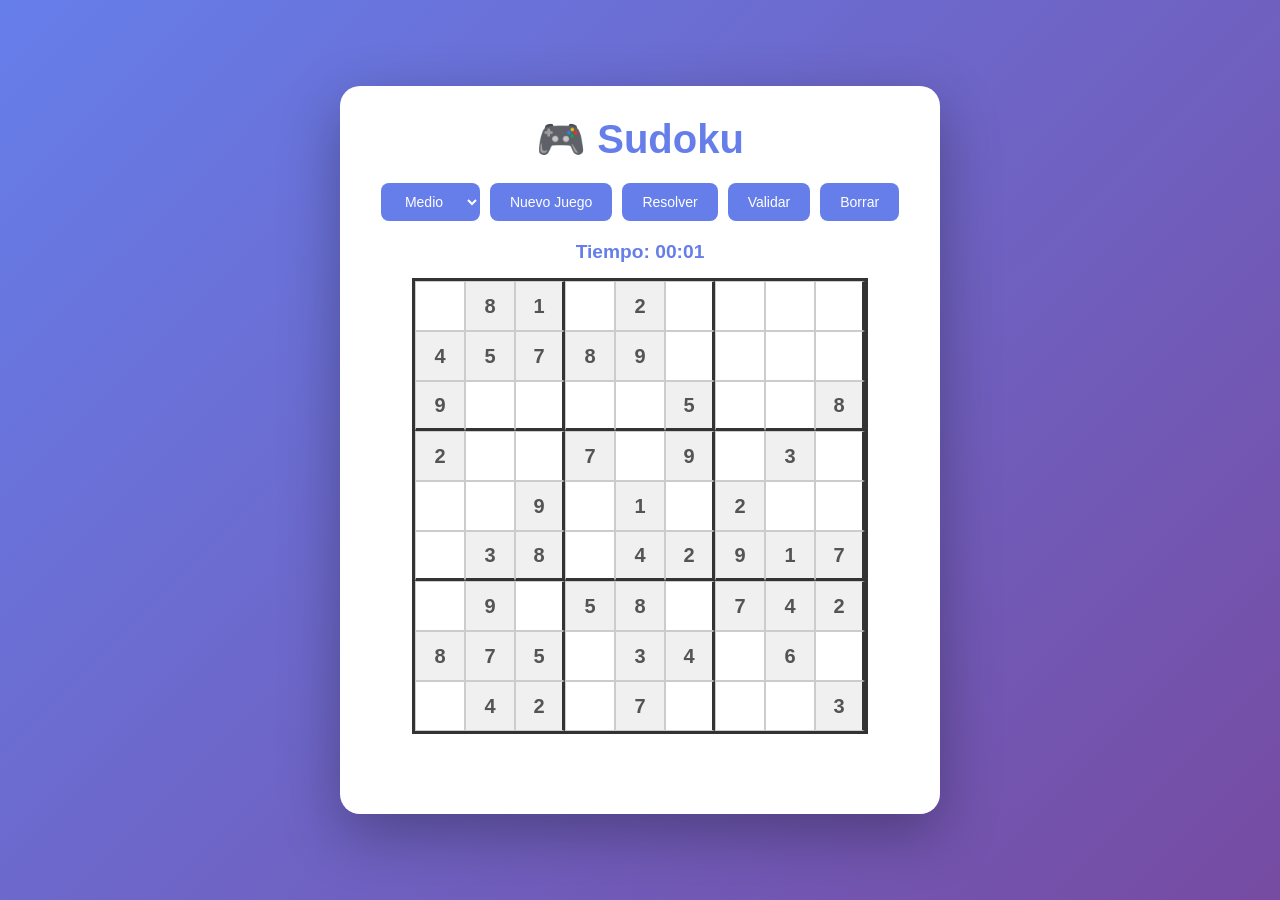
==== index.html @ 9d12bfb5 "feat: complete Sudoku game with solver, generator and UI - solver.js: backtracking algorithm - gener" ====
<!DOCTYPE html>
<html lang="es">
<head>
    <meta charset="UTF-8">
    <meta name="viewport" content="width=device-width, initial-scale=1.0">
    <title>Sudoku Game</title>
    <link rel="stylesheet" href="styles.css">
</head>
<body>
    <div class="container">
        <h1>🎮 Sudoku</h1>
        
        <div class="controls">
            <select id="difficulty">
                <option value="easy">Fácil</option>
                <option value="medium" selected>Medio</option>
                <option value="hard">Difícil</option>
            </select>
            <button id="newGame">Nuevo Juego</button>
            <button id="solve">Resolver</button>
            <button id="check">Validar</button>
            <button id="clear">Borrar</button>
        </div>
        
        <div id="timer">Tiempo: 00:00</div>
        
        <div id="grid" class="sudoku-grid"></div>
        
        <div id="message"></div>
    </div>

    <script src="solver.js"></script>
    <script src="generator.js"></script>
    <script src="sudoku.js"></script>
</body>
</html>
---- styles.css ----
* {
    margin: 0;
    padding: 0;
    box-sizing: border-box;
}

body {
    font-family: 'Segoe UI', Tahoma, Geneva, Verdana, sans-serif;
    background: linear-gradient(135deg, #667eea 0%, #764ba2 100%);
    min-height: 100vh;
    display: flex;
    justify-content: center;
    align-items: center;
    padding: 20px;
}

.container {
    background: white;
    border-radius: 20px;
    padding: 30px;
    box-shadow: 0 20px 60px rgba(0,0,0,0.3);
    max-width: 600px;
    width: 100%;
}

h1 {
    text-align: center;
    color: #667eea;
    margin-bottom: 20px;
    font-size: 2.5em;
}

.controls {
    display: flex;
    gap: 10px;
    margin-bottom: 20px;
    flex-wrap: wrap;
    justify-content: center;
}

button, select {
    padding: 10px 20px;
    border: none;
    border-radius: 8px;
    background: #667eea;
    color: white;
    font-size: 14px;
    cursor: pointer;
    transition: all 0.3s;
}

button:hover, select:hover {
    background: #764ba2;
    transform: translateY(-2px);
}

#timer {
    text-align: center;
    font-size: 1.2em;
    color: #667eea;
    margin-bottom: 15px;
    font-weight: bold;
}

.sudoku-grid {
    display: grid;
    grid-template-columns: repeat(9, 1fr);
    gap: 0;
    border: 3px solid #333;
    margin: 0 auto;
    width: fit-content;
    background: #333;
}

.cell {
    width: 50px;
    height: 50px;
    border: 1px solid #ccc;
    display: flex;
    align-items: center;
    justify-content: center;
    font-size: 20px;
    font-weight: bold;
    background: white;
    cursor: pointer;
}

.cell input {
    width: 100%;
    height: 100%;
    border: none;
    text-align: center;
    font-size: 20px;
    font-weight: bold;
    outline: none;
}

.cell.fixed {
    background: #f0f0f0;
    color: #333;
}

.cell.invalid {
    background: #ffebee;
    color: #c62828;
}

.cell:nth-child(3n) {
    border-right: 3px solid #333;
}

.cell:nth-child(n+19):nth-child(-n+27),
.cell:nth-child(n+46):nth-child(-n+54) {
    border-bottom: 3px solid #333;
}

#message {
    text-align: center;
    margin-top: 20px;
    font-size: 1.1em;
    min-height: 30px;
    font-weight: bold;
}

.success {
    color: #4caf50;
}

.error {
    color: #f44336;
}

@media (max-width: 600px) {
    .cell {
        width: 35px;
        height: 35px;
        font-size: 16px;
    }
    
    .cell input {
        font-size: 16px;
    }
    
    h1 {
        font-size: 2em;
    }
}
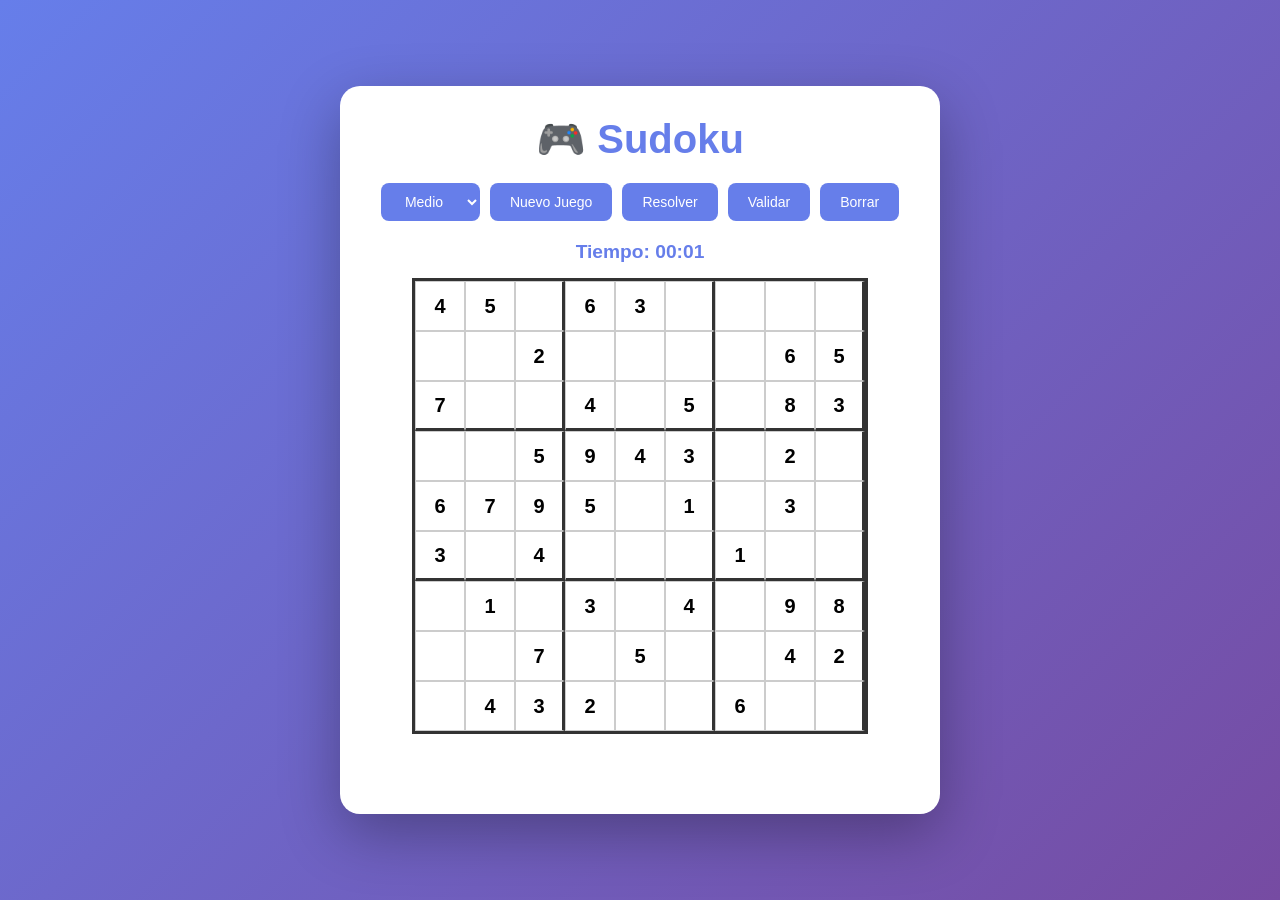
==== commit 4d5a0701: "fix: enable highlighting on fixed cells Changed disabled to readOnly so fixed cells can receive focu" ====
--- a/index.html
+++ b/index.html
@@ -3,8 +3,8 @@
 <head>
     <meta charset="UTF-8">
     <meta name="viewport" content="width=device-width, initial-scale=1.0">
-    <title>Sudoku Game</title>
-    <link rel="stylesheet" href="styles.css">
+    <title>Sudoku Game v2</title>
+    <link rel="stylesheet" href="styles.css?v=2">
 </head>
 <body>
     <div class="container">
--- a/styles.css
+++ b/styles.css
@@ -100,9 +100,40 @@
     color: #333;
 }
 
+.cell.fixed input {
+    cursor: default;
+}
+
+.cell.fixed.selected {
+    background: rgba(102, 126, 234, 0.15) !important;
+}
+
 .cell.invalid {
-    background: #ffebee;
-    color: #c62828;
+    background: #ffcdd2 !important;
+    color: #c62828 !important;
+    animation: shake 0.3s;
+}
+
+.cell.highlighted-row,
+.cell.highlighted-col {
+    background: rgba(102, 126, 234, 0.1) !important;
+}
+
+.cell.same-number {
+    background: rgba(102, 126, 234, 0.3) !important;
+    color: #667eea !important;
+    font-weight: 900;
+}
+
+.cell.selected {
+    background: rgba(102, 126, 234, 0.2) !important;
+    border: 2px solid #667eea !important;
+}
+
+@keyframes shake {
+    0%, 100% { transform: translateX(0); }
+    25% { transform: translateX(-5px); }
+    75% { transform: translateX(5px); }
 }
 
 .cell:nth-child(3n) {
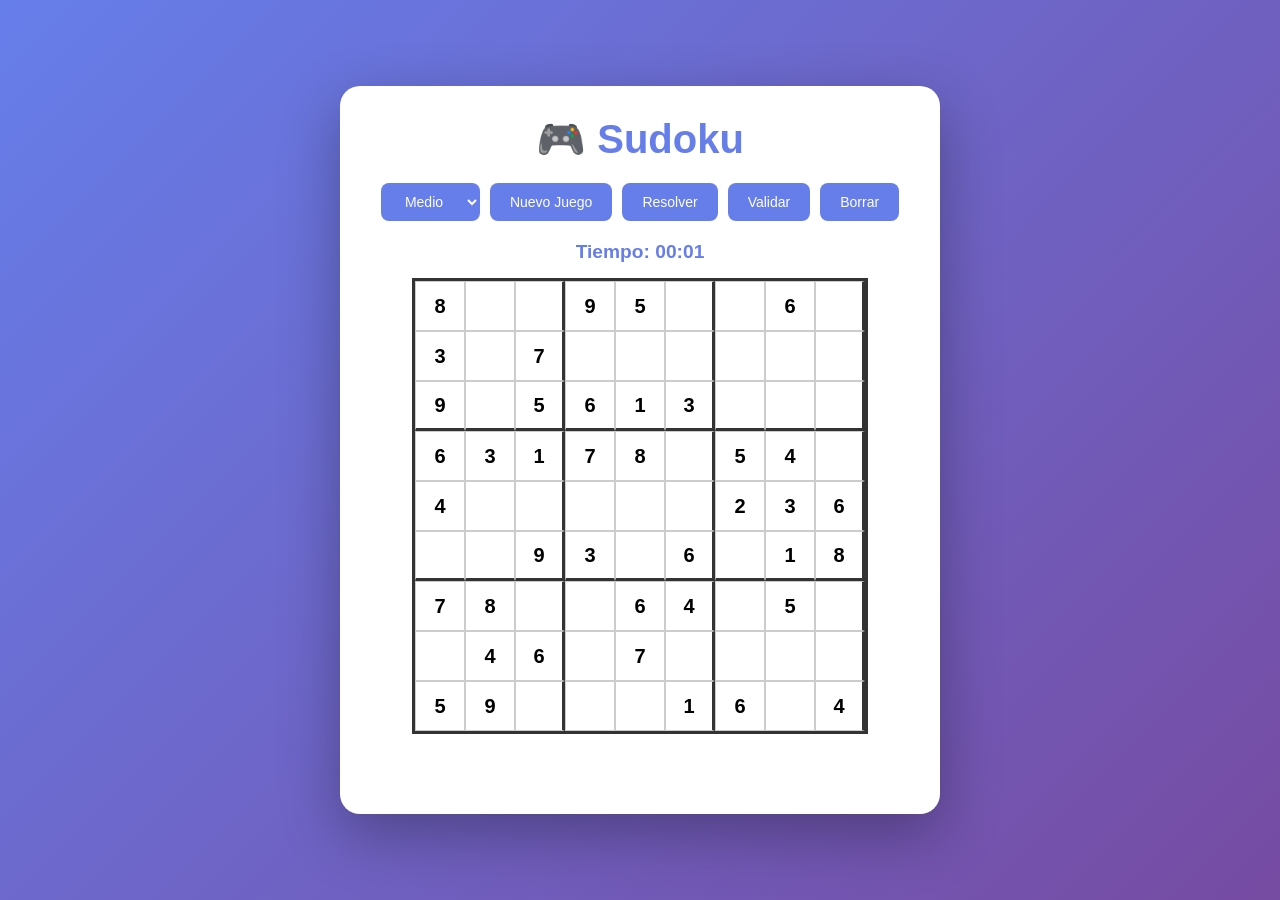
==== commit 8fcc0838: "chore: update cache version to v3" ====
--- a/index.html
+++ b/index.html
@@ -3,8 +3,8 @@
 <head>
     <meta charset="UTF-8">
     <meta name="viewport" content="width=device-width, initial-scale=1.0">
-    <title>Sudoku Game v2</title>
-    <link rel="stylesheet" href="styles.css?v=2">
+    <title>Sudoku Game v3</title>
+    <link rel="stylesheet" href="styles.css?v=3">
 </head>
 <body>
     <div class="container">
@@ -29,8 +29,8 @@
         <div id="message"></div>
     </div>
 
-    <script src="solver.js"></script>
-    <script src="generator.js"></script>
-    <script src="sudoku.js"></script>
+    <script src="solver.js?v=3"></script>
+    <script src="generator.js?v=3"></script>
+    <script src="sudoku.js?v=3"></script>
 </body>
 </html>
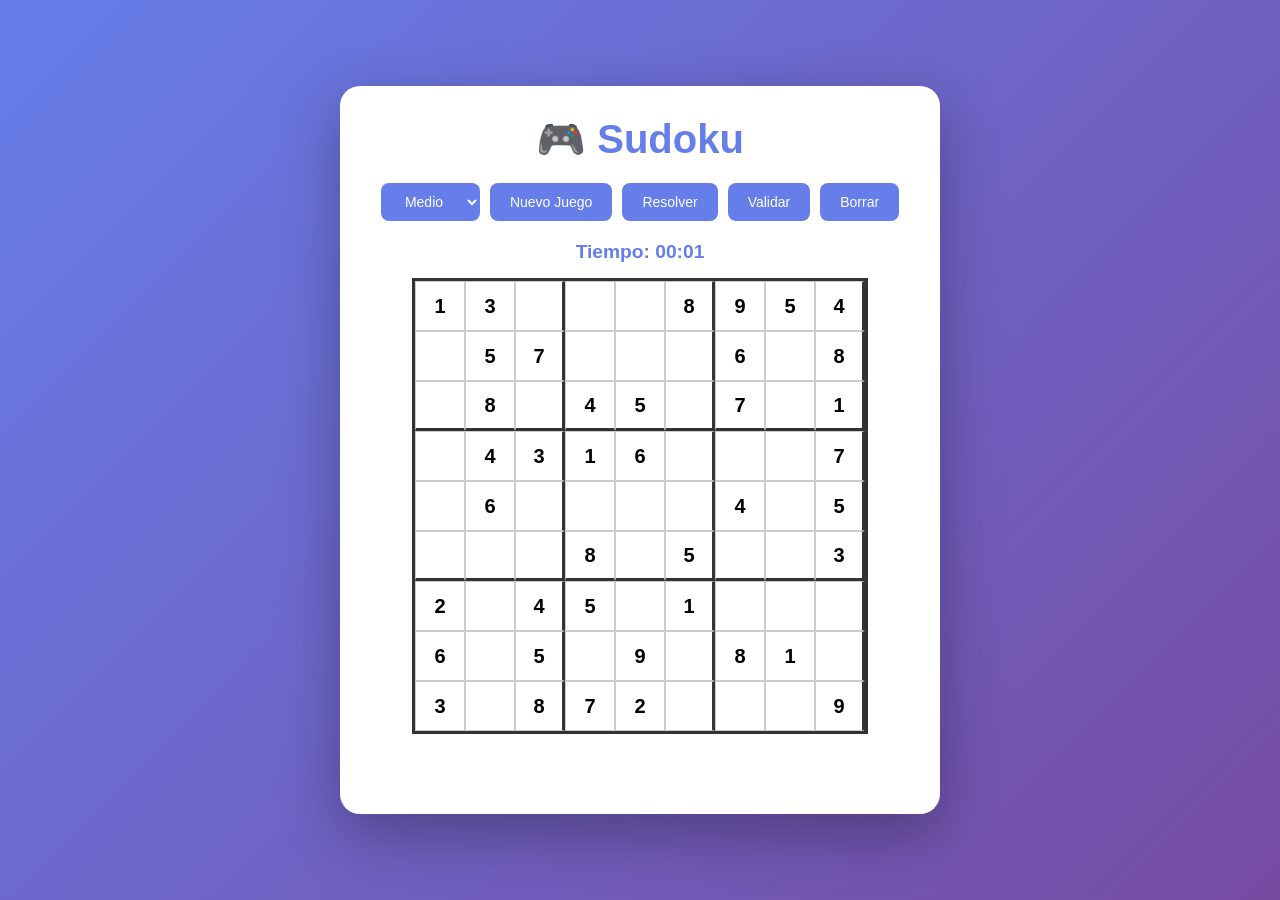
==== commit 89544a16: "chore: bump to v4" ====
--- a/index.html
+++ b/index.html
@@ -3,8 +3,8 @@
 <head>
     <meta charset="UTF-8">
     <meta name="viewport" content="width=device-width, initial-scale=1.0">
-    <title>Sudoku Game v3</title>
-    <link rel="stylesheet" href="styles.css?v=3">
+    <title>Sudoku Game v4</title>
+    <link rel="stylesheet" href="styles.css?v=4">
 </head>
 <body>
     <div class="container">
@@ -29,8 +29,8 @@
         <div id="message"></div>
     </div>
 
-    <script src="solver.js?v=3"></script>
-    <script src="generator.js?v=3"></script>
-    <script src="sudoku.js?v=3"></script>
+    <script src="solver.js?v=4"></script>
+    <script src="generator.js?v=4"></script>
+    <script src="sudoku.js?v=4"></script>
 </body>
 </html>
